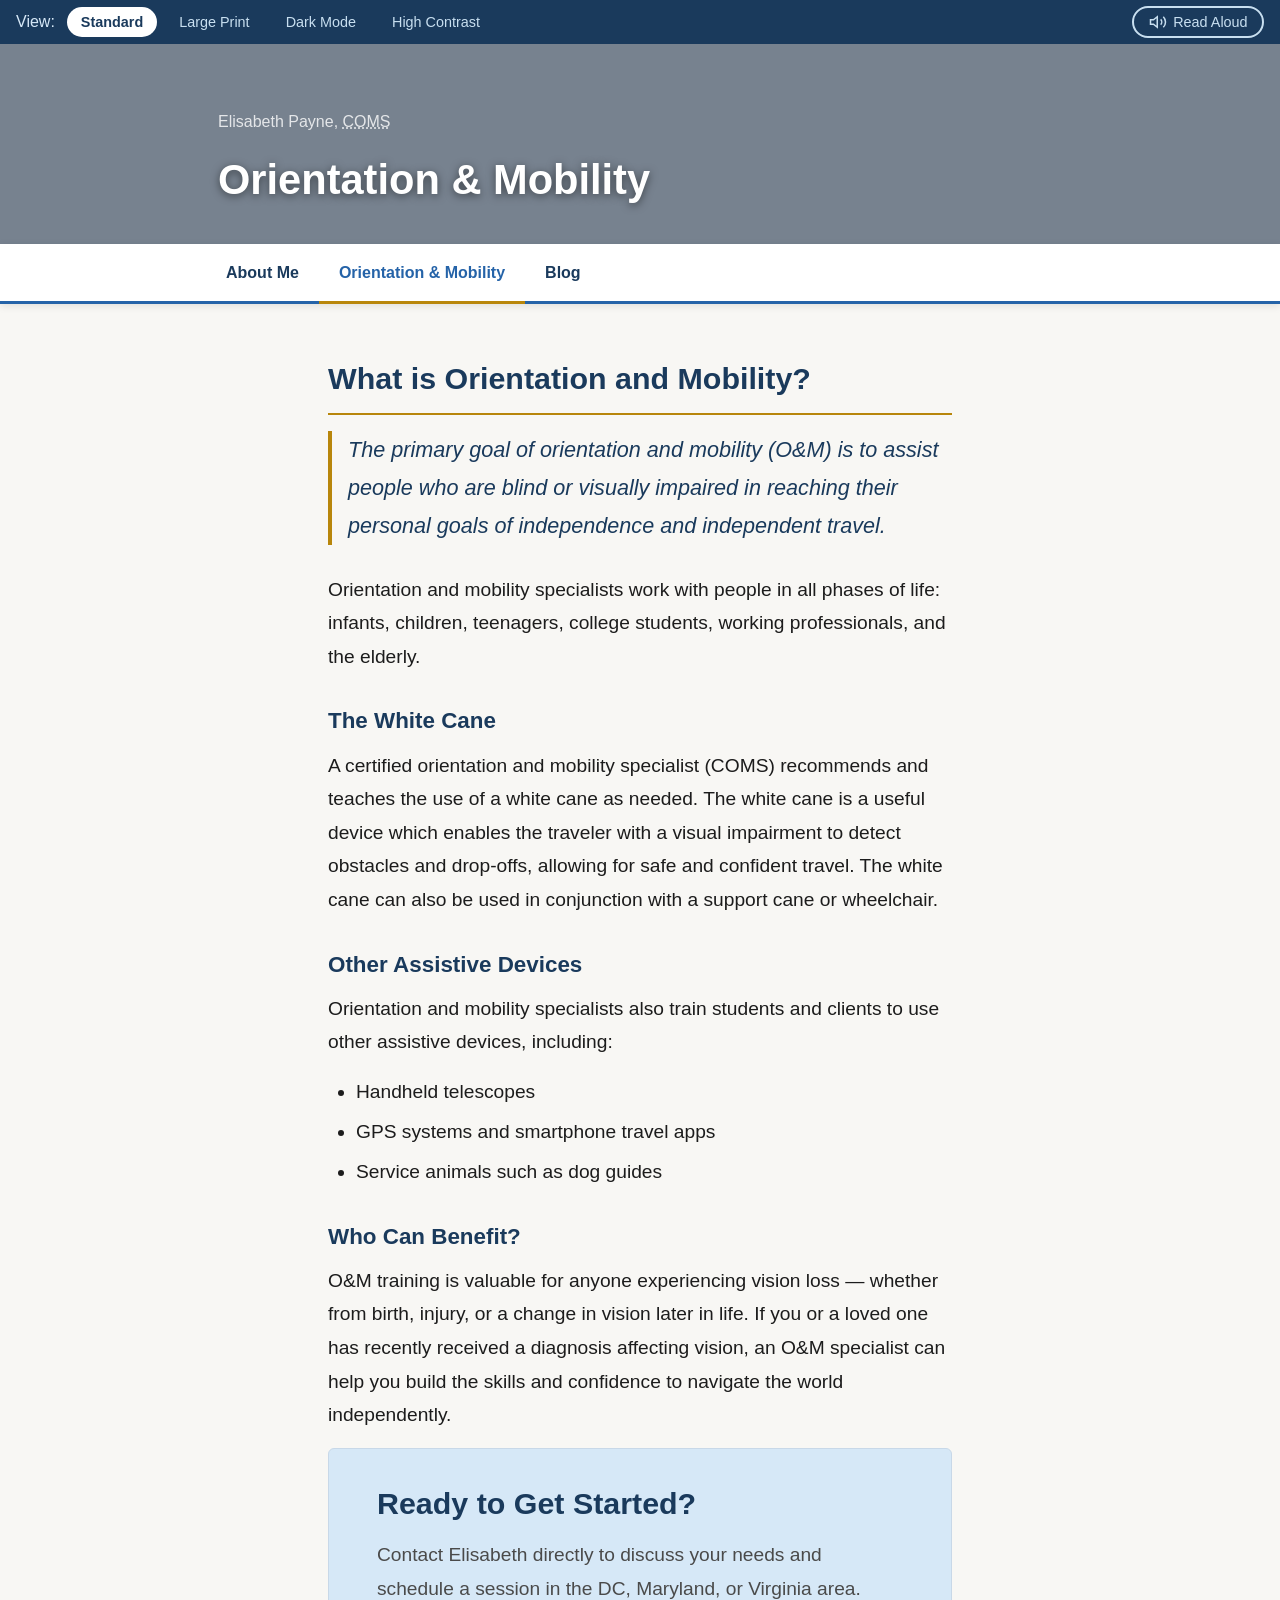
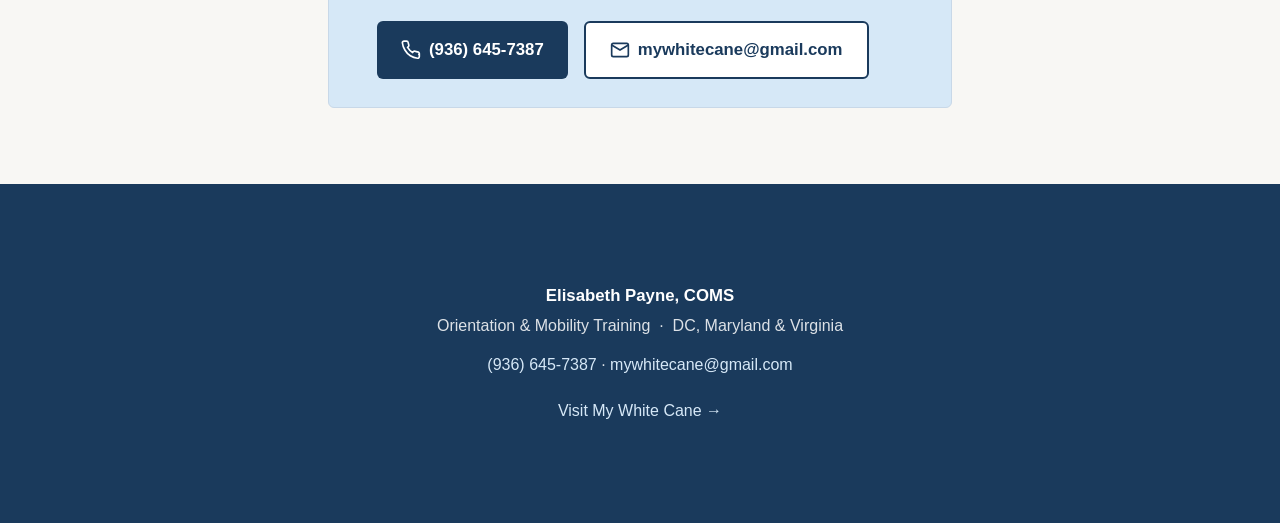
==== o-and-m.html @ 071eb929 "Add files via upload" ====
<!DOCTYPE html>
<html lang="en">
<head>
  <meta charset="UTF-8" />
  <meta name="viewport" content="width=device-width, initial-scale=1.0" />
  <meta name="description" content="What is Orientation and Mobility? Learn how O&M specialists help people who are blind or visually impaired achieve independence and safe travel in Washington DC, Maryland, and Virginia." />
  <title>Orientation &amp; Mobility | Elisabeth Payne, COMS — DC, MD &amp; VA</title>
  <link rel="stylesheet" href="style.css" />
  <link rel="icon" type="image/svg+xml" href="favicon.svg" />
</head>
<body>

  <a href="#main-content" class="skip-link">Skip to main content</a>

  <div class="vision-controls" role="toolbar" aria-label="Vision accessibility options">
    <span class="vision-label">View:</span>
    <button class="vision-btn active" data-profile="standard" aria-pressed="true">Standard</button>
    <button class="vision-btn" data-profile="large" aria-pressed="false">Large Print</button>
    <button class="vision-btn" data-profile="dark" aria-pressed="false">Dark Mode</button>
    <button class="vision-btn" data-profile="yellow" aria-pressed="false">High Contrast</button>
    <button class="read-aloud-btn" id="readAloudBtn" aria-label="Read page aloud">
      <svg aria-hidden="true" width="18" height="18" viewBox="0 0 24 24" fill="none" stroke="currentColor" stroke-width="2"><polygon points="11 5 6 9 2 9 2 15 6 15 11 19 11 5"></polygon><path d="M19.07 4.93a10 10 0 0 1 0 14.14"></path><path d="M15.54 8.46a5 5 0 0 1 0 7.07"></path></svg>
      Read Aloud
    </button>
  </div>

  <header class="site-header site-header--short" role="banner">
    <div class="hero-image-wrapper">
      <img 
        src="assets/capitol-banner.webp" 
        alt="The United States Capitol dome against a clear blue sky"
        class="hero-img"
        onerror="this.style.display='none'"
      />
      <div class="hero-overlay"></div>
    </div>
    <div class="hero-content">
      <p class="site-title-small"><a href="index.html">Elisabeth Payne, <abbr title="Certified Orientation and Mobility Specialist">COMS</abbr></a></p>
      <h1 class="page-title">Orientation &amp; Mobility</h1>
    </div>
  </header>

  <nav class="site-nav" aria-label="Main navigation">
    <ul role="list">
      <li><a href="index.html">About Me</a></li>
      <li><a href="o-and-m.html" aria-current="page">Orientation &amp; Mobility</a></li>
      <li><a href="https://mywhitecane.com" rel="noopener">Blog</a></li>
    </ul>
  </nav>

  <main id="main-content">
    <div class="container container--narrow">

      <article aria-labelledby="om-heading">
        <h2 id="om-heading">What is Orientation and Mobility?</h2>

        <p class="lead">The primary goal of orientation and mobility (O&amp;M) is to assist people who are blind or visually impaired in reaching their personal goals of independence and independent travel.</p>

        <p>Orientation and mobility specialists work with people in all phases of life: infants, children, teenagers, college students, working professionals, and the elderly.</p>

        <h3>The White Cane</h3>
        <p>A certified orientation and mobility specialist (COMS) recommends and teaches the use of a white cane as needed. The white cane is a useful device which enables the traveler with a visual impairment to detect obstacles and drop-offs, allowing for safe and confident travel. The white cane can also be used in conjunction with a support cane or wheelchair.</p>

        <h3>Other Assistive Devices</h3>
        <p>Orientation and mobility specialists also train students and clients to use other assistive devices, including:</p>
        <ul>
          <li>Handheld telescopes</li>
          <li>GPS systems and smartphone travel apps</li>
          <li>Service animals such as dog guides</li>
        </ul>

        <h3>Who Can Benefit?</h3>
        <p>O&amp;M training is valuable for anyone experiencing vision loss — whether from birth, injury, or a change in vision later in life. If you or a loved one has recently received a diagnosis affecting vision, an O&amp;M specialist can help you build the skills and confidence to navigate the world independently.</p>

      </article>

      <div class="contact-section" aria-labelledby="contact-om-heading">
        <h2 id="contact-om-heading">Ready to Get Started?</h2>
        <p>Contact Elisabeth directly to discuss your needs and schedule a session in the DC, Maryland, or Virginia area.</p>
        <div class="contact-links">
          <a href="tel:9366457387" class="contact-btn contact-btn--phone" aria-label="Call Elisabeth at 936-645-7387">
            <svg aria-hidden="true" width="20" height="20" viewBox="0 0 24 24" fill="none" stroke="currentColor" stroke-width="2"><path d="M22 16.92v3a2 2 0 0 1-2.18 2 19.79 19.79 0 0 1-8.63-3.07A19.5 19.5 0 0 1 4.69 12a19.79 19.79 0 0 1-3.07-8.67A2 2 0 0 1 3.6 1.27h3a2 2 0 0 1 2 1.72c.127.96.361 1.903.7 2.81a2 2 0 0 1-.45 2.11L7.91 8.91a16 16 0 0 0 6 6l.92-.92a2 2 0 0 1 2.11-.45c.907.339 1.85.573 2.81.7A2 2 0 0 1 21.73 16.92z"></path></svg>
            (936) 645-7387
          </a>
          <a href="mailto:mywhitecane@gmail.com" class="contact-btn contact-btn--email" aria-label="Email Elisabeth at mywhitecane@gmail.com">
            <svg aria-hidden="true" width="20" height="20" viewBox="0 0 24 24" fill="none" stroke="currentColor" stroke-width="2"><path d="M4 4h16c1.1 0 2 .9 2 2v12c0 1.1-.9 2-2 2H4c-1.1 0-2-.9-2-2V6c0-1.1.9-2 2-2z"></path><polyline points="22,6 12,12 2,6"></polyline></svg>
            mywhitecane@gmail.com
          </a>
        </div>
      </div>

    </div>
  </main>

  <footer class="site-footer" role="contentinfo">
    <div class="container">
      <p><strong>Elisabeth Payne, COMS</strong></p>
      <p>Orientation &amp; Mobility Training &nbsp;·&nbsp; DC, Maryland &amp; Virginia</p>
      <div class="footer-contact">
        <a href="tel:9366457387">(936) 645-7387</a>
        <span aria-hidden="true"> · </span>
        <a href="mailto:mywhitecane@gmail.com">mywhitecane@gmail.com</a>
      </div>
      <p class="footer-link"><a href="https://mywhitecane.com" rel="noopener">Visit My White Cane →</a></p>
    </div>
  </footer>

  <script src="main.js"></script>
</body>
</html>
---- style.css ----
/* ============================================
   Elisabeth Payne, COMS — Stylesheet
   Accessibility-first design
   ============================================ */

/* --- Design Tokens --- */
:root {
  --color-navy:        #1a3a5c;
  --color-blue:        #2563a8;
  --color-blue-light:  #d6e8f7;
  --color-gold:        #b8860b;
  --color-gold-light:  #f5ecd0;
  --color-white:       #ffffff;
  --color-off-white:   #f8f7f4;
  --color-text:        #1c1c1c;
  --color-text-muted:  #4a4a4a;
  --color-border:      #c8d8e8;
  --color-hero-overlay: rgba(15, 35, 60, 0.55);

  --font-heading: Arial, Helvetica, sans-serif;
  --font-body:    Arial, Helvetica, sans-serif;
  --font-ui:      Arial, Helvetica, sans-serif;

  --size-base:    1.2rem;   /* 19.2px — large by default */
  --size-lead:    1.35rem;
  --size-h1:      2.6rem;
  --size-h2:      1.9rem;
  --size-h3:      1.4rem;
  --size-small:   1rem;

  --line-height:  1.75;
  --space-xs:     0.5rem;
  --space-sm:     1rem;
  --space-md:     1.75rem;
  --space-lg:     3rem;
  --space-xl:     5rem;

  --radius:       6px;
  --max-width:    900px;
  --max-width-narrow: 680px;

  --transition:   200ms ease;
}

/* --- Vision Profiles --- */

/* Large Print */
[data-vision="large"] {
  --size-base:  1.5rem;
  --size-lead:  1.7rem;
  --size-h1:    3rem;
  --size-h2:    2.3rem;
  --size-h3:    1.75rem;
}

/* Dark Mode */
[data-vision="dark"] {
  --color-navy:       #a8c8e8;
  --color-blue:       #90b8e0;
  --color-blue-light: #1a2a3a;
  --color-gold:       #d4a847;
  --color-gold-light: #1e1a0e;
  --color-white:      #1a1a1a;
  --color-off-white:  #121212;
  --color-text:       #e8e8e8;
  --color-text-muted: #b0b0b0;
  --color-border:     #2a3a4a;
  --color-hero-overlay: rgba(0, 0, 0, 0.7);
}

/* High Contrast Yellow-on-Black */
[data-vision="yellow"] {
  --color-navy:       #ffff00;
  --color-blue:       #ffff00;
  --color-blue-light: #000000;
  --color-gold:       #ffff00;
  --color-gold-light: #000000;
  --color-white:      #000000;
  --color-off-white:  #000000;
  --color-text:       #ffff00;
  --color-text-muted: #ffff00;
  --color-border:     #ffff00;
  --color-hero-overlay: rgba(0, 0, 0, 0.85);
  --size-base:        1.4rem;
}

/* --- Reset & Base --- */
*, *::before, *::after {
  box-sizing: border-box;
  margin: 0;
  padding: 0;
}

html {
  scroll-behavior: smooth;
  font-size: 100%;
}

body {
  font-family: var(--font-body);
  font-size: var(--size-base);
  line-height: var(--line-height);
  color: var(--color-text);
  background-color: var(--color-off-white);
  text-align: left; /* never justify */
}

/* --- Skip Link --- */
.skip-link {
  position: absolute;
  top: -100px;
  left: var(--space-sm);
  background: var(--color-navy);
  color: var(--color-white);
  padding: var(--space-xs) var(--space-sm);
  border-radius: var(--radius);
  font-family: var(--font-ui);
  font-weight: 700;
  text-decoration: none;
  z-index: 1000;
  transition: top var(--transition);
}
.skip-link:focus {
  top: var(--space-sm);
}

/* --- Vision Controls Bar --- */
.vision-controls {
  display: flex;
  align-items: center;
  gap: var(--space-xs);
  padding: 0.4rem var(--space-sm);
  background: var(--color-navy);
  flex-wrap: wrap;
}

.vision-label {
  font-family: var(--font-ui);
  font-size: var(--size-small);
  color: var(--color-blue-light);
  margin-right: 0.25rem;
}

.vision-btn {
  font-family: var(--font-ui);
  font-size: 0.9rem;
  padding: 0.3rem 0.75rem;
  border: 2px solid transparent;
  border-radius: 100px;
  background: transparent;
  color: #c8dff0;
  cursor: pointer;
  transition: all var(--transition);
}
.vision-btn:hover,
.vision-btn:focus-visible {
  border-color: var(--color-blue-light);
  color: var(--color-white);
  outline: none;
}
.vision-btn.active,
.vision-btn[aria-pressed="true"] {
  background: var(--color-white);
  color: var(--color-navy);
  font-weight: 700;
}

.read-aloud-btn {
  margin-left: auto;
  display: flex;
  align-items: center;
  gap: 0.4rem;
  font-family: var(--font-ui);
  font-size: 0.9rem;
  padding: 0.3rem 0.9rem;
  border: 2px solid #c8dff0;
  border-radius: 100px;
  background: transparent;
  color: #c8dff0;
  cursor: pointer;
  transition: all var(--transition);
}
.read-aloud-btn:hover,
.read-aloud-btn:focus-visible {
  background: var(--color-white);
  color: var(--color-navy);
  border-color: var(--color-white);
  outline: none;
}
.read-aloud-btn.speaking {
  background: #e85858;
  border-color: #e85858;
  color: white;
}

/* --- Hero Header --- */
.site-header {
  position: relative;
  min-height: 340px;
  display: flex;
  align-items: flex-end;
}
.site-header--short {
  min-height: 200px;
}

.hero-image-wrapper {
  position: absolute;
  inset: 0;
  overflow: hidden;
}
.hero-img {
  width: 100%;
  height: 100%;
  object-fit: cover;
  object-position: center 30%;
}
.hero-overlay {
  position: absolute;
  inset: 0;
  background: var(--color-hero-overlay);
}

/* Fallback gradient if no image */
.hero-image-wrapper:not(:has(img[src])),
.hero-image-wrapper:has(img[style*="display:none"]) {
  background: linear-gradient(135deg, var(--color-navy) 0%, #2a5a8c 100%);
}

.hero-content {
  position: relative;
  z-index: 1;
  padding: var(--space-lg) var(--space-md) var(--space-md);
  width: 100%;
  max-width: var(--max-width);
  margin: 0 auto;
}

.site-title {
  font-family: var(--font-heading);
  font-size: var(--size-h1);
  color: var(--color-white);
  line-height: 1.15;
  text-shadow: 0 2px 8px rgba(0,0,0,0.5);
}
.site-title abbr {
  text-decoration: none;
  border-bottom: 2px dotted rgba(255,255,255,0.5);
}

.site-subtitle {
  font-family: var(--font-heading);
  font-size: var(--size-h3);
  color: var(--color-blue-light);
  margin-top: 0.3rem;
  font-style: italic;
}

.site-region {
  font-family: var(--font-ui);
  font-size: var(--size-small);
  color: rgba(255,255,255,0.85);
  letter-spacing: 0.05em;
  text-transform: uppercase;
  margin-top: 0.4rem;
}

.hero-phone {
  display: inline-flex;
  align-items: center;
  gap: 0.5rem;
  margin-top: var(--space-sm);
  padding: 0.6rem 1.4rem;
  background: var(--color-gold);
  color: var(--color-white);
  font-family: var(--font-ui);
  font-size: 1.2rem;
  font-weight: 700;
  border-radius: var(--radius);
  text-decoration: none;
  transition: background var(--transition);
  box-shadow: 0 3px 10px rgba(0,0,0,0.3);
}
.hero-phone:hover,
.hero-phone:focus-visible {
  background: #9a6e09;
  outline: 3px solid var(--color-white);
  outline-offset: 2px;
}

.site-title-small {
  font-family: var(--font-ui);
  font-size: var(--size-small);
  color: rgba(255,255,255,0.8);
  margin-bottom: 0.5rem;
}
.site-title-small a {
  color: inherit;
  text-decoration: none;
}
.site-title-small a:hover { text-decoration: underline; }

.page-title {
  font-family: var(--font-heading);
  font-size: var(--size-h1);
  color: var(--color-white);
  text-shadow: 0 2px 8px rgba(0,0,0,0.5);
}

/* --- Navigation --- */
.site-nav {
  background: var(--color-white);
  border-bottom: 3px solid var(--color-blue);
  position: sticky;
  top: 0;
  z-index: 100;
  box-shadow: 0 2px 8px rgba(0,0,0,0.1);
}
.site-nav ul {
  display: flex;
  list-style: none;
  max-width: var(--max-width);
  margin: 0 auto;
  padding: 0 var(--space-sm);
}
.site-nav a {
  display: block;
  padding: 0.9rem 1.25rem;
  font-family: var(--font-ui);
  font-size: 1rem;
  font-weight: 600;
  color: var(--color-navy);
  text-decoration: none;
  border-bottom: 3px solid transparent;
  margin-bottom: -3px;
  transition: all var(--transition);
}
.site-nav a:hover,
.site-nav a:focus-visible {
  color: var(--color-blue);
  border-bottom-color: var(--color-blue);
  outline: none;
}
.site-nav a[aria-current="page"] {
  color: var(--color-blue);
  border-bottom-color: var(--color-gold);
  font-weight: 700;
}

/* --- Layout --- */
.container {
  max-width: var(--max-width);
  margin: 0 auto;
  padding: var(--space-lg) var(--space-md);
}
.container--narrow {
  max-width: var(--max-width-narrow);
}

/* --- About Grid --- */
.about-grid {
  display: grid;
  grid-template-columns: 200px 1fr;
  gap: var(--space-lg);
  align-items: start;
  margin-bottom: var(--space-lg);
}

.headshot {
  width: 100%;
  border-radius: var(--radius);
  border: 4px solid var(--color-border);
  box-shadow: 0 4px 16px rgba(0,0,0,0.12);
}

.about-text h2 {
  font-family: var(--font-heading);
  font-size: var(--size-h2);
  color: var(--color-navy);
  margin-bottom: var(--space-sm);
  padding-bottom: 0.5rem;
  border-bottom: 2px solid var(--color-gold);
}
.about-text p + p {
  margin-top: var(--space-sm);
}

/* --- Services --- */
.services-section {
  margin-bottom: var(--space-lg);
}
.services-section h2 {
  font-family: var(--font-heading);
  font-size: var(--size-h2);
  color: var(--color-navy);
  margin-bottom: var(--space-md);
  padding-bottom: 0.5rem;
  border-bottom: 2px solid var(--color-gold);
}

.services-list {
  list-style: none;
  display: grid;
  grid-template-columns: 1fr 1fr;
  gap: var(--space-md);
}
.services-list li {
  display: flex;
  gap: var(--space-sm);
  align-items: flex-start;
  background: var(--color-white);
  border: 1px solid var(--color-border);
  border-left: 4px solid var(--color-blue);
  border-radius: var(--radius);
  padding: var(--space-sm) var(--space-md);
}
.service-icon {
  font-size: 1.8rem;
  line-height: 1;
  margin-top: 0.1rem;
  flex-shrink: 0;
}
.services-list strong {
  display: block;
  font-family: var(--font-ui);
  font-size: 1rem;
  color: var(--color-navy);
  margin-bottom: 0.4rem;
}
.services-list p {
  font-size: 0.95rem;
  color: var(--color-text-muted);
  line-height: 1.6;
  margin: 0;
}

/* --- Contact --- */
.contact-section {
  background: var(--color-blue-light);
  border: 1px solid var(--color-border);
  border-radius: var(--radius);
  padding: var(--space-md) var(--space-lg);
  margin-bottom: var(--space-md);
}
.contact-section h2 {
  font-family: var(--font-heading);
  font-size: var(--size-h2);
  color: var(--color-navy);
  margin-bottom: var(--space-xs);
}
.contact-section p {
  color: var(--color-text-muted);
  margin-bottom: var(--space-sm);
}

.contact-links {
  display: flex;
  gap: var(--space-sm);
  flex-wrap: wrap;
}

.contact-btn {
  display: inline-flex;
  align-items: center;
  gap: 0.5rem;
  padding: 0.75rem 1.5rem;
  border-radius: var(--radius);
  font-family: var(--font-ui);
  font-size: 1.05rem;
  font-weight: 700;
  text-decoration: none;
  transition: all var(--transition);
}
.contact-btn:focus-visible {
  outline: 3px solid var(--color-navy);
  outline-offset: 2px;
}
.contact-btn--phone {
  background: var(--color-navy);
  color: var(--color-white);
}
.contact-btn--phone:hover { background: var(--color-blue); }

.contact-btn--email {
  background: var(--color-white);
  color: var(--color-navy);
  border: 2px solid var(--color-navy);
}
.contact-btn--email:hover {
  background: var(--color-navy);
  color: var(--color-white);
}

/* --- O&M Article --- */
article h2 {
  font-family: var(--font-heading);
  font-size: var(--size-h2);
  color: var(--color-navy);
  margin-bottom: var(--space-sm);
  padding-bottom: 0.5rem;
  border-bottom: 2px solid var(--color-gold);
}
article h3 {
  font-family: var(--font-heading);
  font-size: var(--size-h3);
  color: var(--color-navy);
  margin: var(--space-md) 0 var(--space-xs);
}
article p {
  margin-bottom: var(--space-sm);
}
article ul {
  margin: var(--space-xs) 0 var(--space-sm) var(--space-md);
}
article li {
  margin-bottom: 0.4rem;
}
.lead {
  font-size: var(--size-lead);
  color: var(--color-navy);
  font-style: italic;
  border-left: 4px solid var(--color-gold);
  padding-left: var(--space-sm);
  margin-bottom: var(--space-md) !important;
}

/* --- Footer --- */
.site-footer {
  background: var(--color-navy);
  color: rgba(255,255,255,0.85);
  padding: var(--space-lg) var(--space-md);
  text-align: center;
  font-family: var(--font-ui);
  font-size: var(--size-small);
  line-height: 1.9;
}
.site-footer strong {
  color: var(--color-white);
  font-size: 1.05rem;
}
.footer-contact {
  margin-top: 0.5rem;
}
.site-footer a {
  color: var(--color-blue-light);
  text-decoration: none;
}
.site-footer a:hover {
  text-decoration: underline;
  color: var(--color-white);
}
.footer-link {
  margin-top: var(--space-sm);
  font-size: 1rem;
}

/* --- Focus Styles (global) --- */
:focus-visible {
  outline: 3px solid var(--color-gold);
  outline-offset: 2px;
}

/* --- Responsive --- */
@media (max-width: 680px) {
  :root {
    --size-h1: 2rem;
    --size-h2: 1.6rem;
  }
  .about-grid {
    grid-template-columns: 1fr;
  }
  .about-photo {
    max-width: 160px;
  }
  .services-list {
    grid-template-columns: 1fr;
  }
  .contact-links {
    flex-direction: column;
  }
  .contact-btn {
    justify-content: center;
  }
  .site-nav ul {
    justify-content: space-around;
  }
  .site-nav a {
    padding: 0.75rem 0.5rem;
    font-size: 0.9rem;
  }
  .read-aloud-btn {
    margin-left: 0;
  }
  .vision-controls {
    gap: 0.3rem;
  }
}

@media (prefers-reduced-motion: reduce) {
  *, *::before, *::after {
    transition-duration: 0.01ms !important;
    animation-duration: 0.01ms !important;
  }
  html { scroll-behavior: auto; }
}
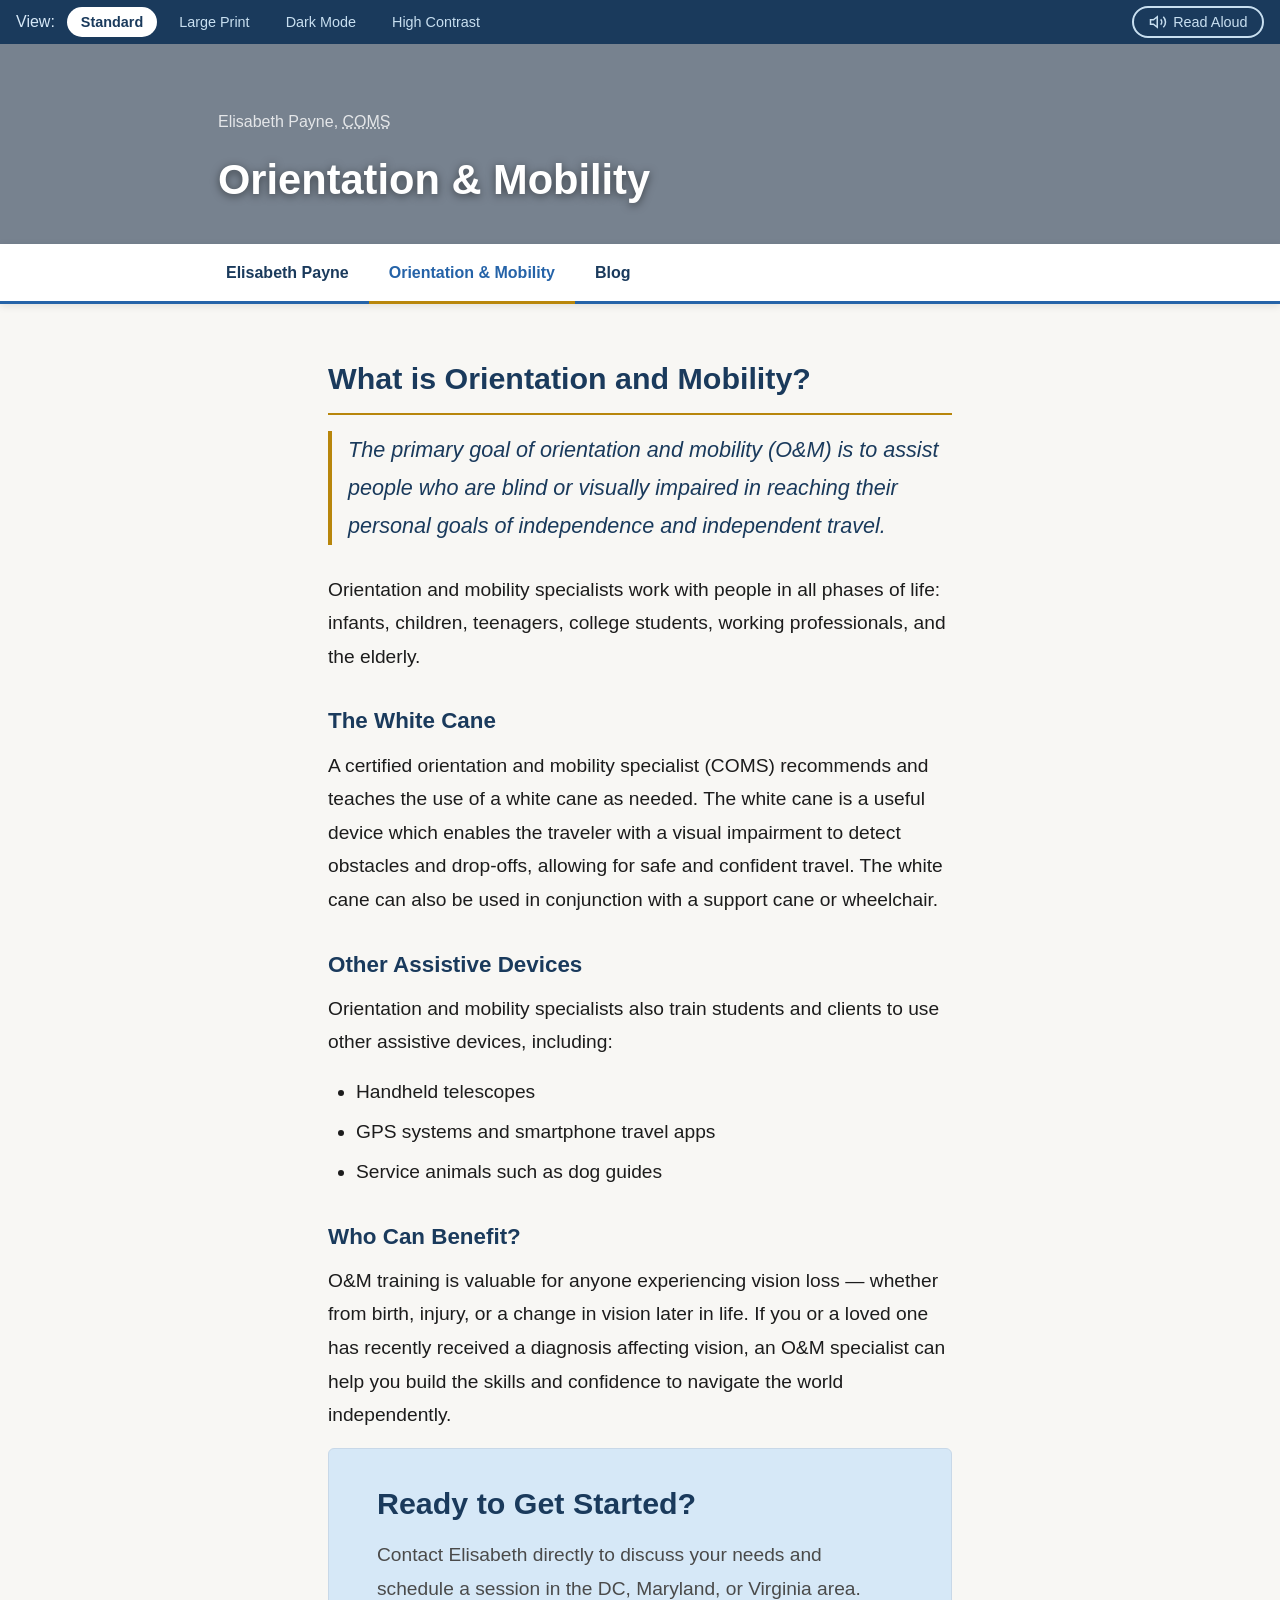
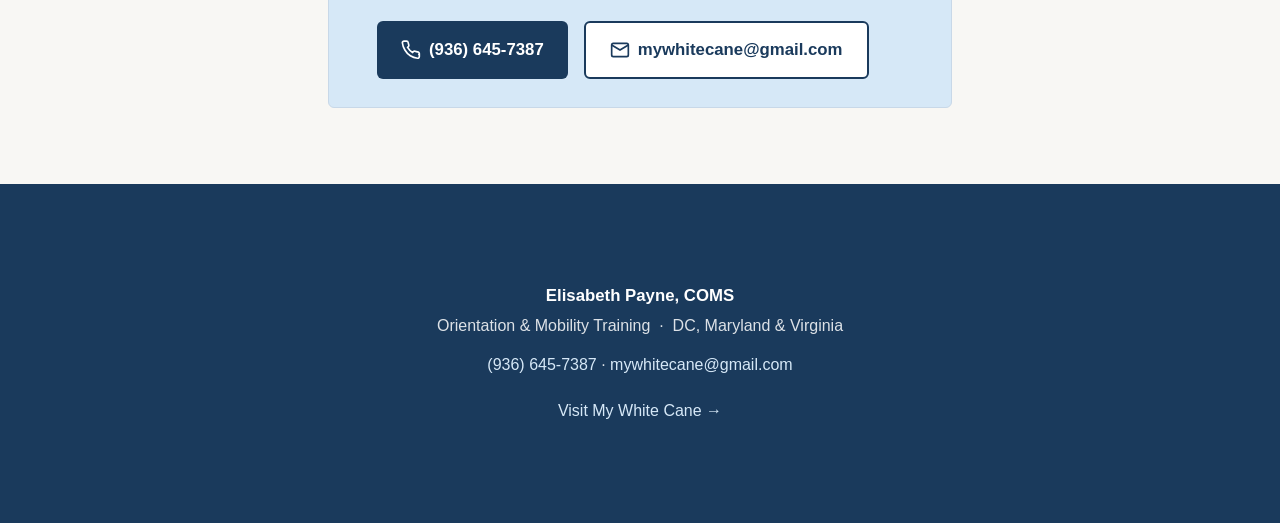
==== commit 5a7caf01: "Update navigation link text to 'Elisabeth Payne'" ====
--- a/o-and-m.html
+++ b/o-and-m.html
@@ -1,3 +1,4 @@
+
 <!DOCTYPE html>
 <html lang="en">
 <head>
@@ -42,7 +43,7 @@
 
   <nav class="site-nav" aria-label="Main navigation">
     <ul role="list">
-      <li><a href="index.html">About Me</a></li>
+      <li><a href="index.html">Elisabeth Payne</a></li>
       <li><a href="o-and-m.html" aria-current="page">Orientation &amp; Mobility</a></li>
       <li><a href="https://mywhitecane.com" rel="noopener">Blog</a></li>
     </ul>
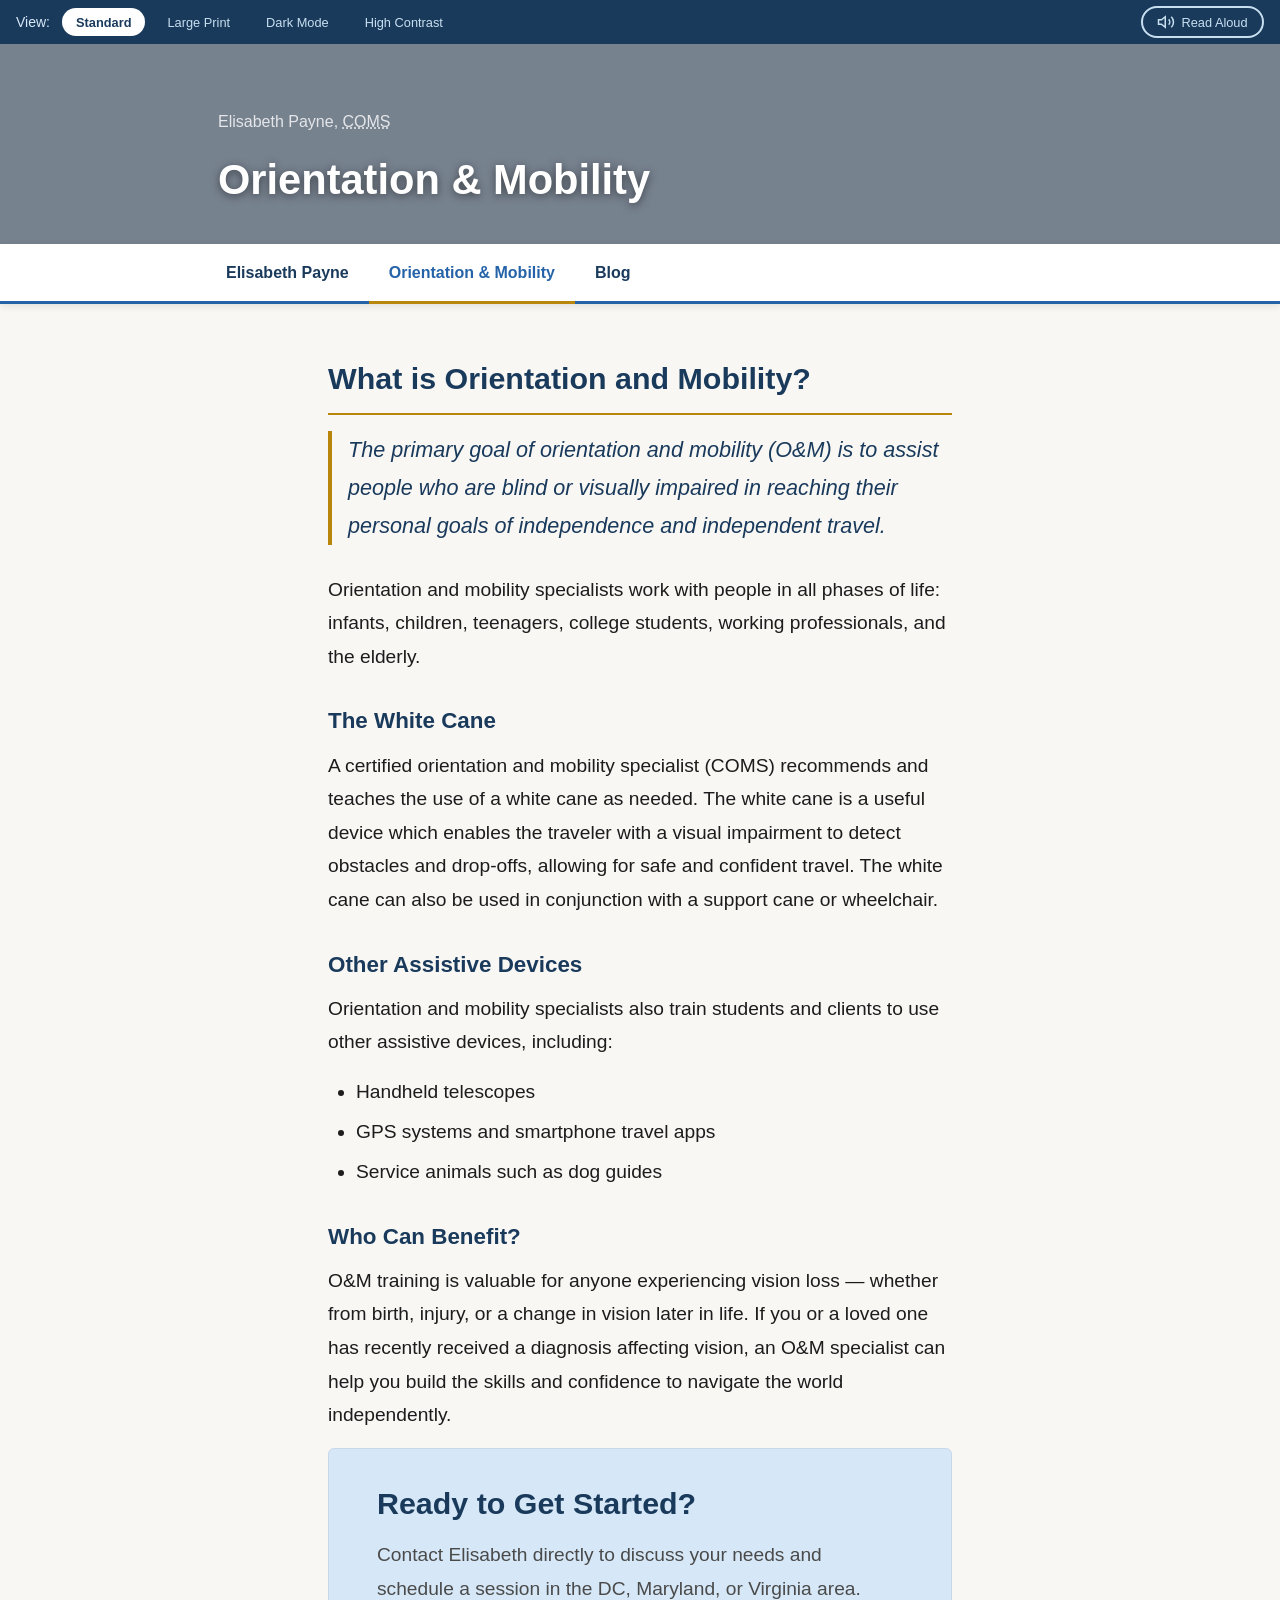
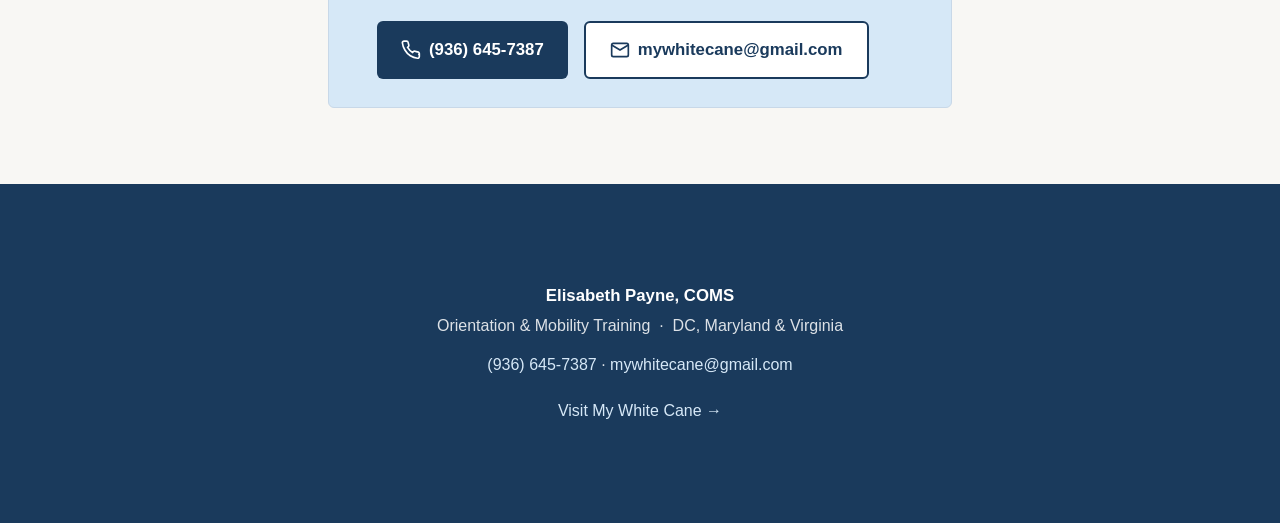
==== commit 5820fc18: "Change favicon link from SVG to PNG format" ====
--- a/o-and-m.html
+++ b/o-and-m.html
@@ -1,4 +1,3 @@
-
 <!DOCTYPE html>
 <html lang="en">
 <head>
@@ -7,7 +6,7 @@
   <meta name="description" content="What is Orientation and Mobility? Learn how O&M specialists help people who are blind or visually impaired achieve independence and safe travel in Washington DC, Maryland, and Virginia." />
   <title>Orientation &amp; Mobility | Elisabeth Payne, COMS — DC, MD &amp; VA</title>
   <link rel="stylesheet" href="style.css" />
-  <link rel="icon" type="image/svg+xml" href="favicon.svg" />
+  <link rel="icon" type="image/png" href="favicon-32x32.png" />
 </head>
 <body>
 
--- a/style.css
+++ b/style.css
@@ -136,14 +136,14 @@
 
 .vision-label {
   font-family: var(--font-ui);
-  font-size: var(--size-small);
+  font-size: 0.875rem;
   color: var(--color-blue-light);
   margin-right: 0.25rem;
 }
 
 .vision-btn {
   font-family: var(--font-ui);
-  font-size: 0.9rem;
+  font-size: 0.8rem;
   padding: 0.3rem 0.75rem;
   border: 2px solid transparent;
   border-radius: 100px;
@@ -171,7 +171,7 @@
   align-items: center;
   gap: 0.4rem;
   font-family: var(--font-ui);
-  font-size: 0.9rem;
+  font-size: 0.8rem;
   padding: 0.3rem 0.9rem;
   border: 2px solid #c8dff0;
   border-radius: 100px;
@@ -364,6 +364,16 @@
   gap: var(--space-lg);
   align-items: start;
   margin-bottom: var(--space-lg);
+}
+
+.about-photo:empty,
+.about-photo:not(:has(img)) {
+  display: none;
+}
+
+.about-photo:empty ~ .about-text,
+.about-photo:not(:has(img)) ~ .about-text {
+  grid-column: 1 / -1;
 }
 
 .headshot {
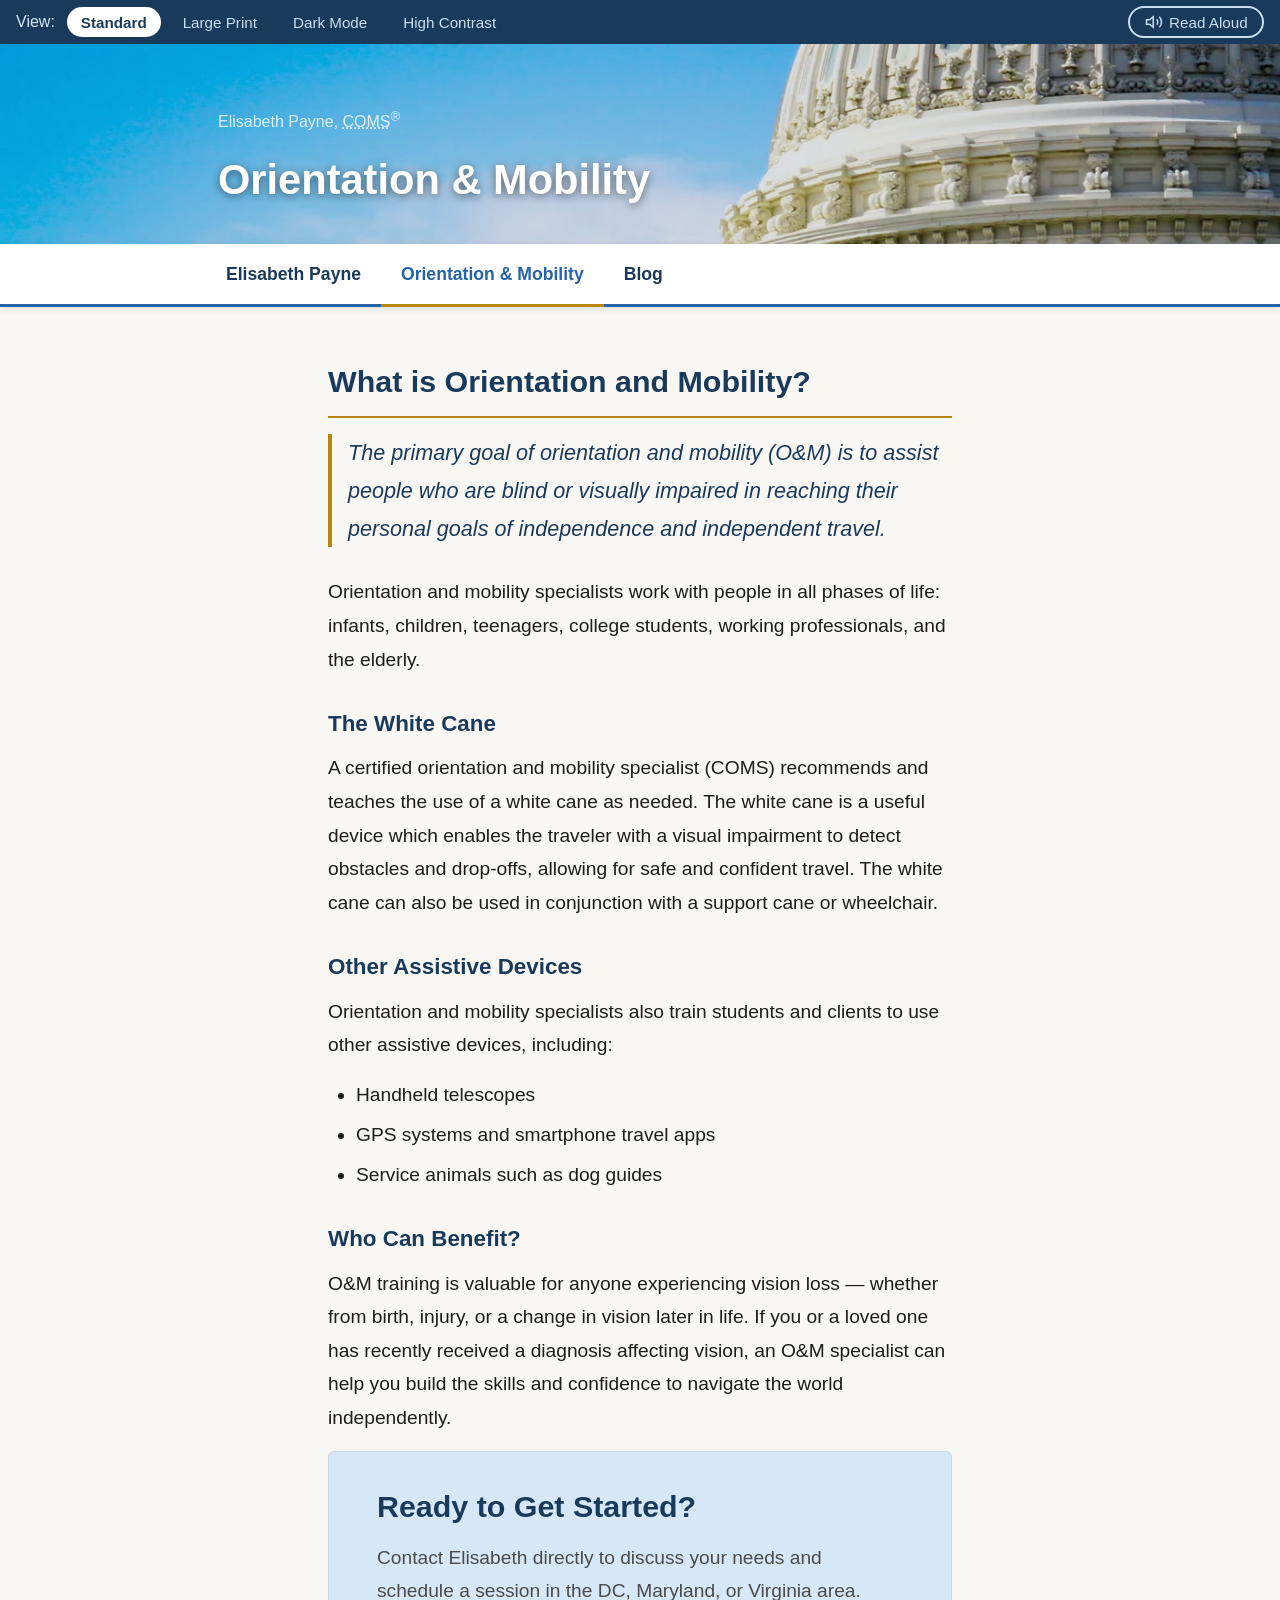
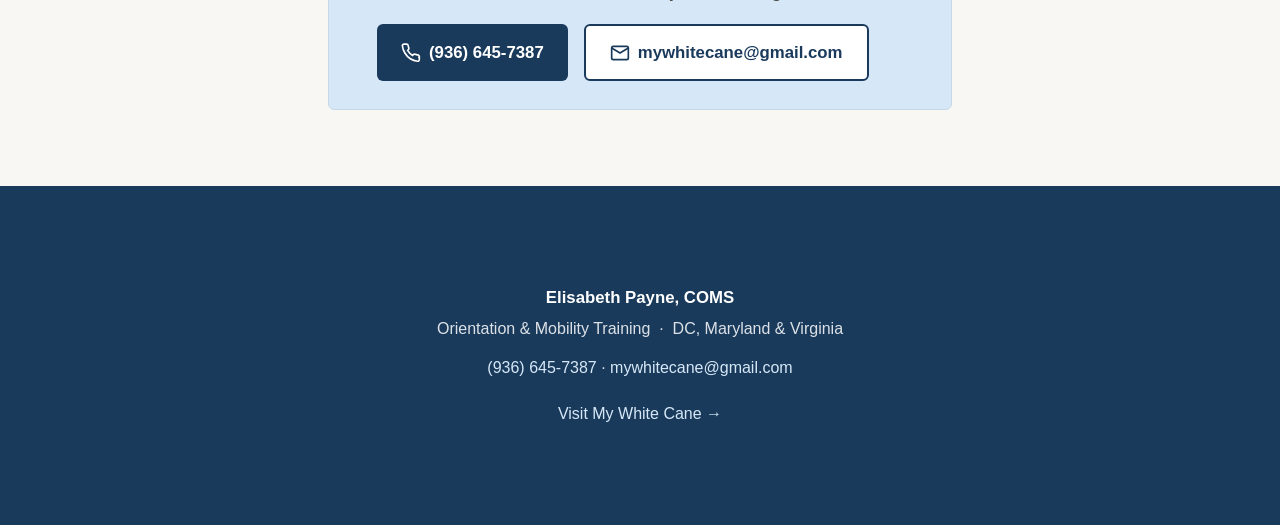
==== commit fd7e0b97: "Update image source and add registered trademark symbol" ====
--- a/o-and-m.html
+++ b/o-and-m.html
@@ -27,7 +27,7 @@
   <header class="site-header site-header--short" role="banner">
     <div class="hero-image-wrapper">
       <img 
-        src="assets/capitol-banner.webp" 
+        src="capitol-banner.webp" 
         alt="The United States Capitol dome against a clear blue sky"
         class="hero-img"
         onerror="this.style.display='none'"
@@ -35,7 +35,7 @@
       <div class="hero-overlay"></div>
     </div>
     <div class="hero-content">
-      <p class="site-title-small"><a href="index.html">Elisabeth Payne, <abbr title="Certified Orientation and Mobility Specialist">COMS</abbr></a></p>
+      <p class="site-title-small"><a href="index.html">Elisabeth Payne, <abbr title="Certified Orientation and Mobility Specialist">COMS</abbr><sup>®</sup></a></p>
       <h1 class="page-title">Orientation &amp; Mobility</h1>
     </div>
   </header>
--- a/style.css
+++ b/style.css
@@ -15,7 +15,7 @@
   --color-text:        #1c1c1c;
   --color-text-muted:  #4a4a4a;
   --color-border:      #c8d8e8;
-  --color-hero-overlay: rgba(15, 35, 60, 0.55);
+  --color-hero-overlay: rgba(15, 35, 60, 0.15);
 
   --font-heading: Arial, Helvetica, sans-serif;
   --font-body:    Arial, Helvetica, sans-serif;
@@ -136,14 +136,14 @@
 
 .vision-label {
   font-family: var(--font-ui);
-  font-size: 0.875rem;
+  font-size: 1rem;
   color: var(--color-blue-light);
   margin-right: 0.25rem;
 }
 
 .vision-btn {
   font-family: var(--font-ui);
-  font-size: 0.8rem;
+  font-size: 0.95rem;
   padding: 0.3rem 0.75rem;
   border: 2px solid transparent;
   border-radius: 100px;
@@ -171,7 +171,7 @@
   align-items: center;
   gap: 0.4rem;
   font-family: var(--font-ui);
-  font-size: 0.8rem;
+  font-size: 0.95rem;
   padding: 0.3rem 0.9rem;
   border: 2px solid #c8dff0;
   border-radius: 100px;
@@ -239,19 +239,19 @@
 .site-title {
   font-family: var(--font-heading);
   font-size: var(--size-h1);
-  color: var(--color-white);
+  color: var(--color-navy);
   line-height: 1.15;
-  text-shadow: 0 2px 8px rgba(0,0,0,0.5);
+  text-shadow: 1px 1px 3px rgba(255,255,255,0.8);
 }
 .site-title abbr {
   text-decoration: none;
-  border-bottom: 2px dotted rgba(255,255,255,0.5);
+  border-bottom: 2px dotted rgba(26,58,92,0.5);
 }
 
 .site-subtitle {
   font-family: var(--font-heading);
   font-size: var(--size-h3);
-  color: var(--color-blue-light);
+  color: var(--color-navy);
   margin-top: 0.3rem;
   font-style: italic;
 }
@@ -259,7 +259,7 @@
 .site-region {
   font-family: var(--font-ui);
   font-size: var(--size-small);
-  color: rgba(255,255,255,0.85);
+  color: var(--color-navy);
   letter-spacing: 0.05em;
   text-transform: uppercase;
   margin-top: 0.4rem;
@@ -327,7 +327,7 @@
   display: block;
   padding: 0.9rem 1.25rem;
   font-family: var(--font-ui);
-  font-size: 1rem;
+  font-size: 1.1rem;
   font-weight: 600;
   color: var(--color-navy);
   text-decoration: none;
@@ -438,7 +438,7 @@
   margin-bottom: 0.4rem;
 }
 .services-list p {
-  font-size: 0.95rem;
+  font-size: 1.1rem;
   color: var(--color-text-muted);
   line-height: 1.6;
   margin: 0;
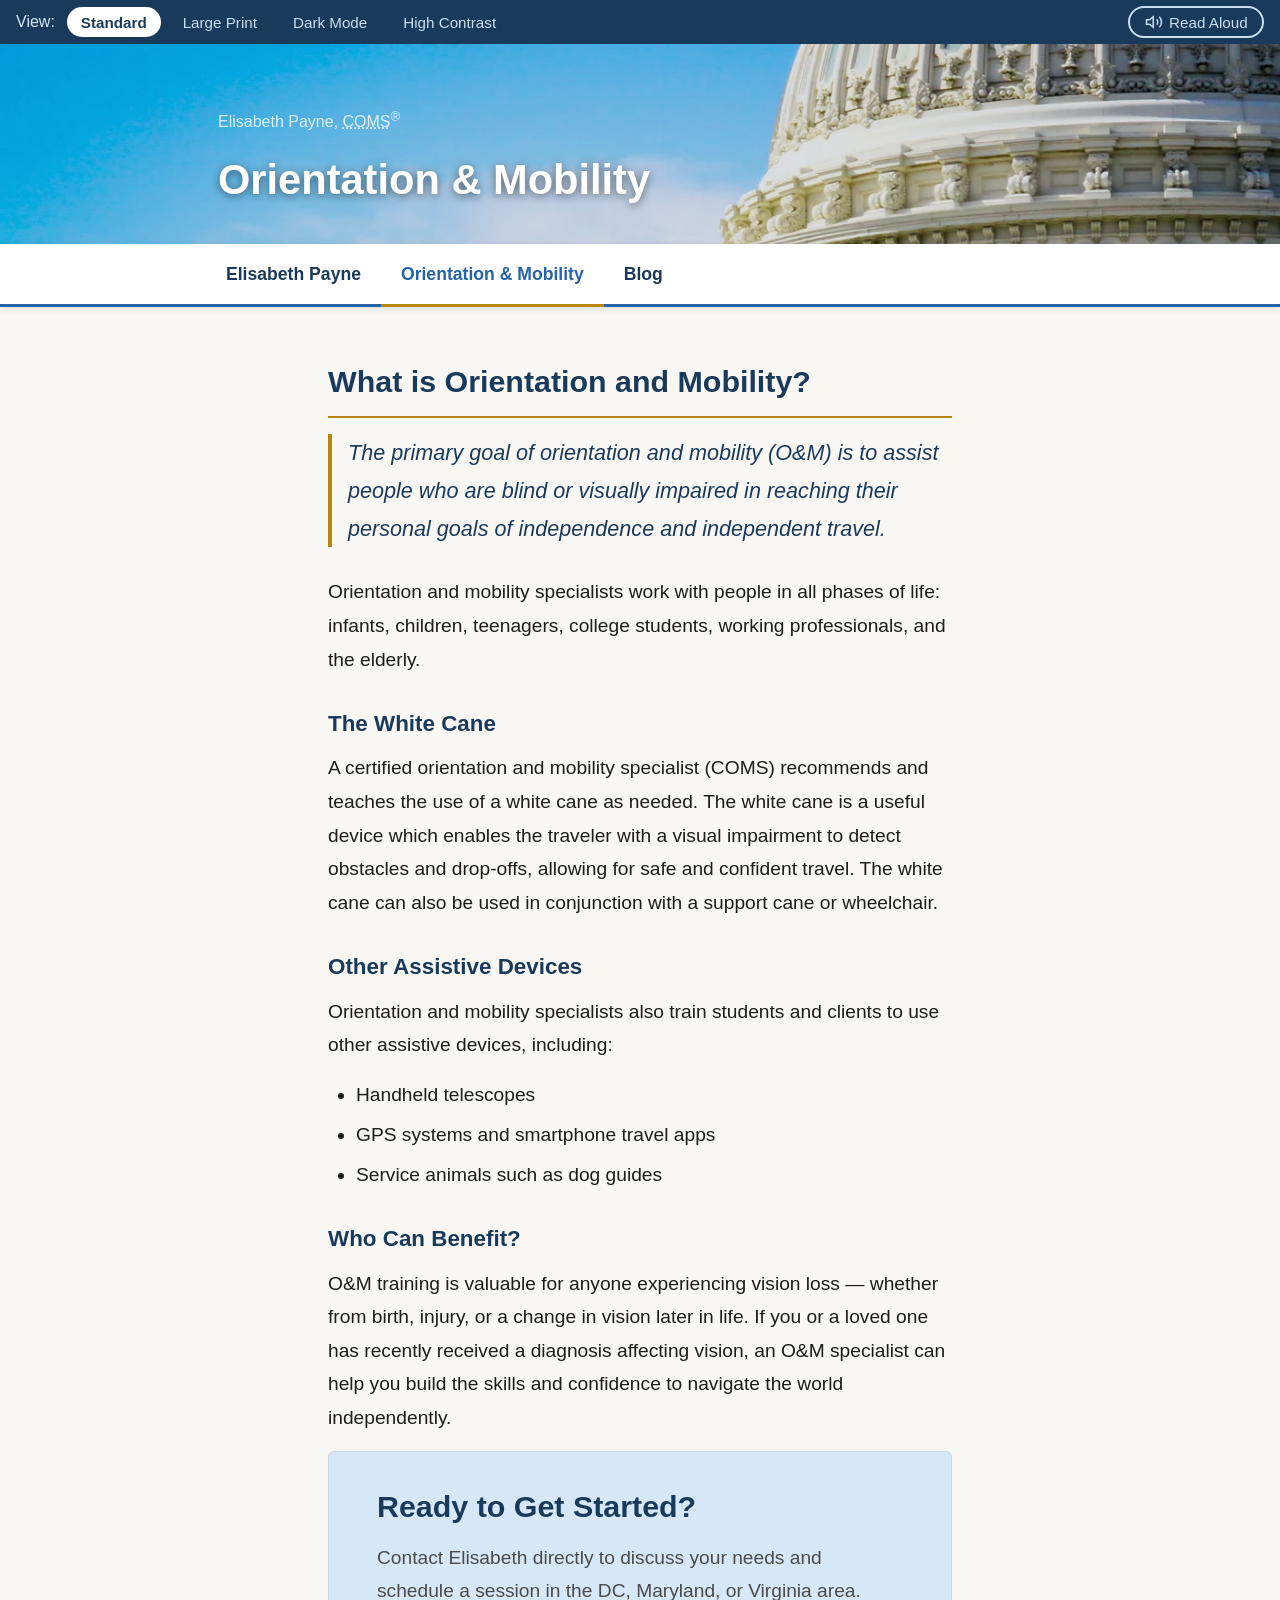
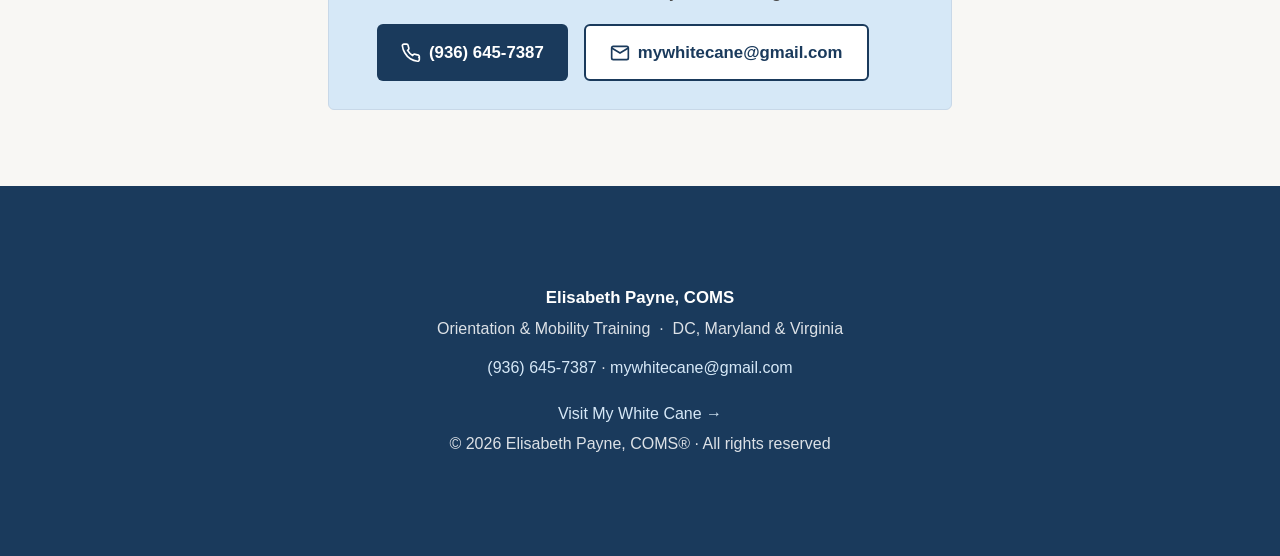
==== commit 162f6bdf: "Add copyright notice to footer" ====
--- a/o-and-m.html
+++ b/o-and-m.html
@@ -102,6 +102,7 @@
         <a href="mailto:mywhitecane@gmail.com">mywhitecane@gmail.com</a>
       </div>
       <p class="footer-link"><a href="https://mywhitecane.com" rel="noopener">Visit My White Cane →</a></p>
+      <p class="footer-copyright">© <span id="year"></span> Elisabeth Payne, COMS® · All rights reserved</p>
     </div>
   </footer>
 
--- a/style.css
+++ b/style.css
@@ -245,7 +245,7 @@
 }
 .site-title abbr {
   text-decoration: none;
-  border-bottom: 2px dotted rgba(26,58,92,0.5);
+  border-bottom: none;
 }
 
 .site-subtitle {
